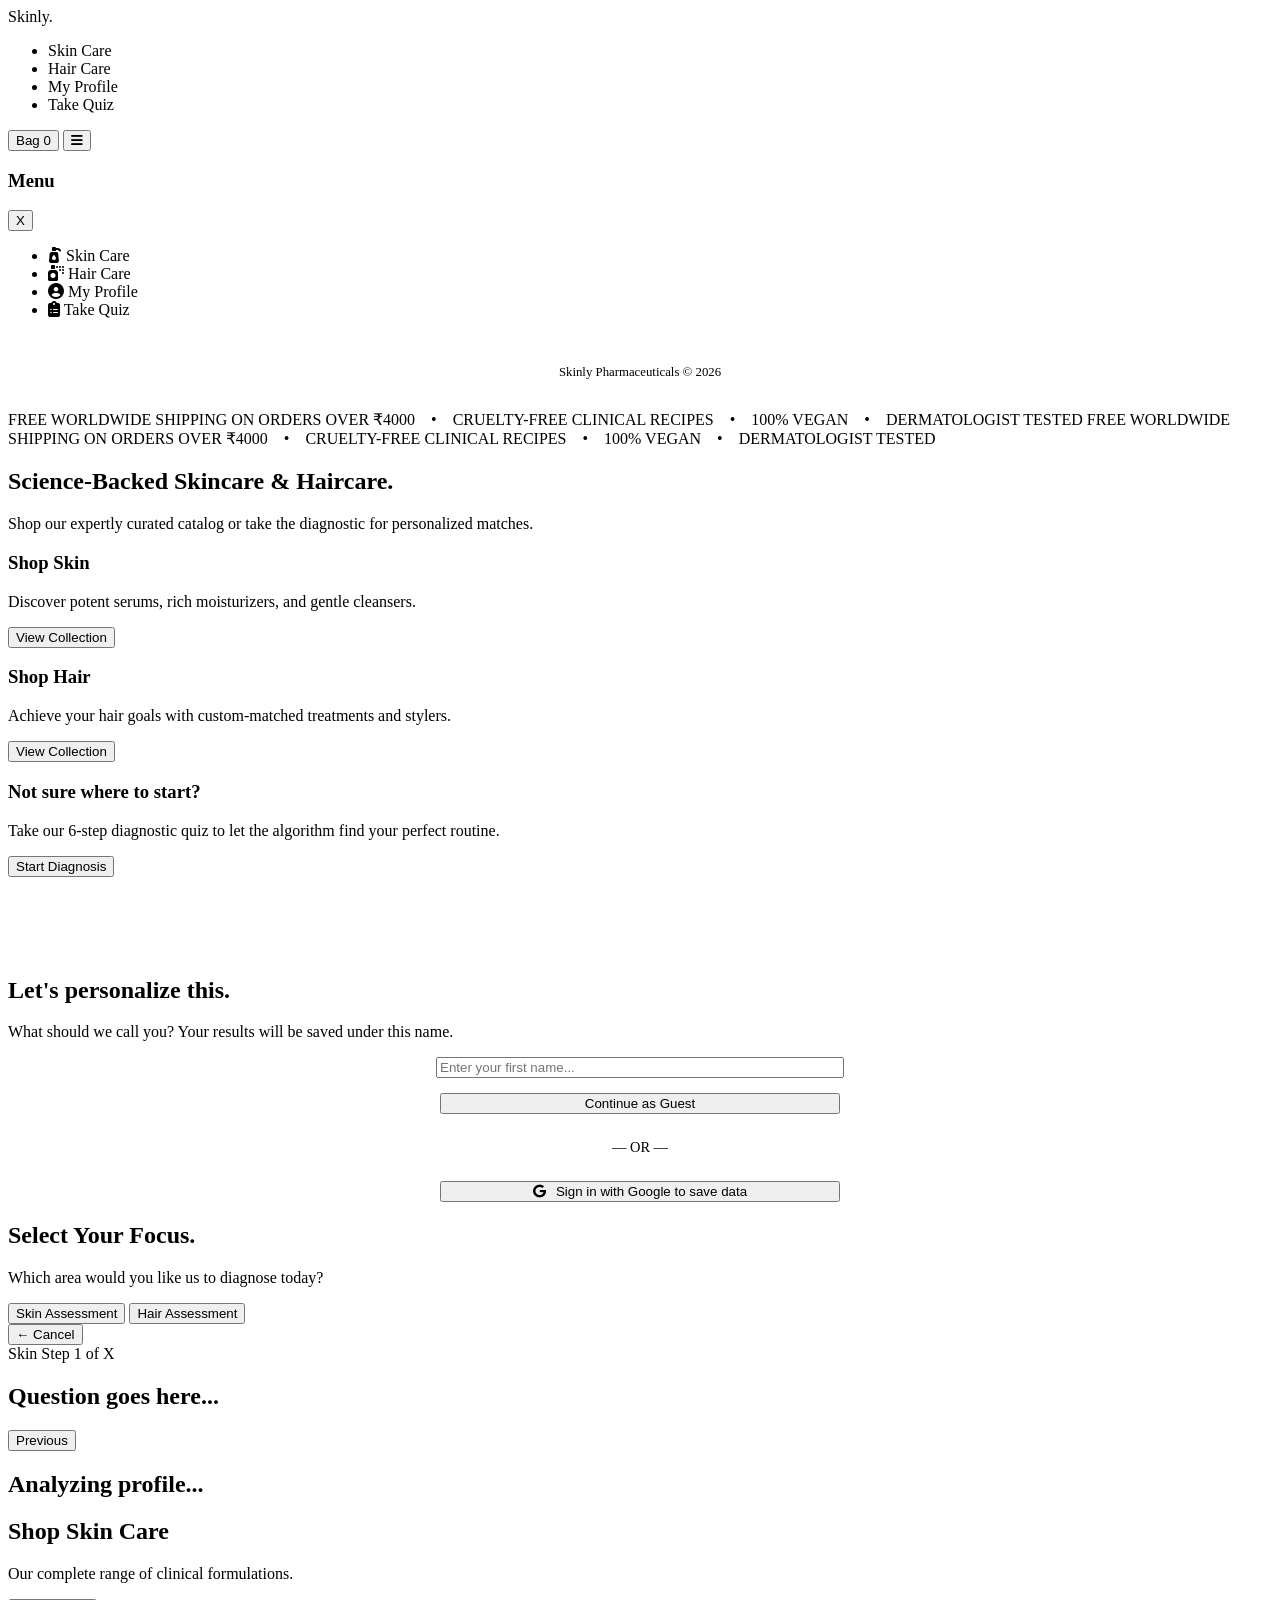
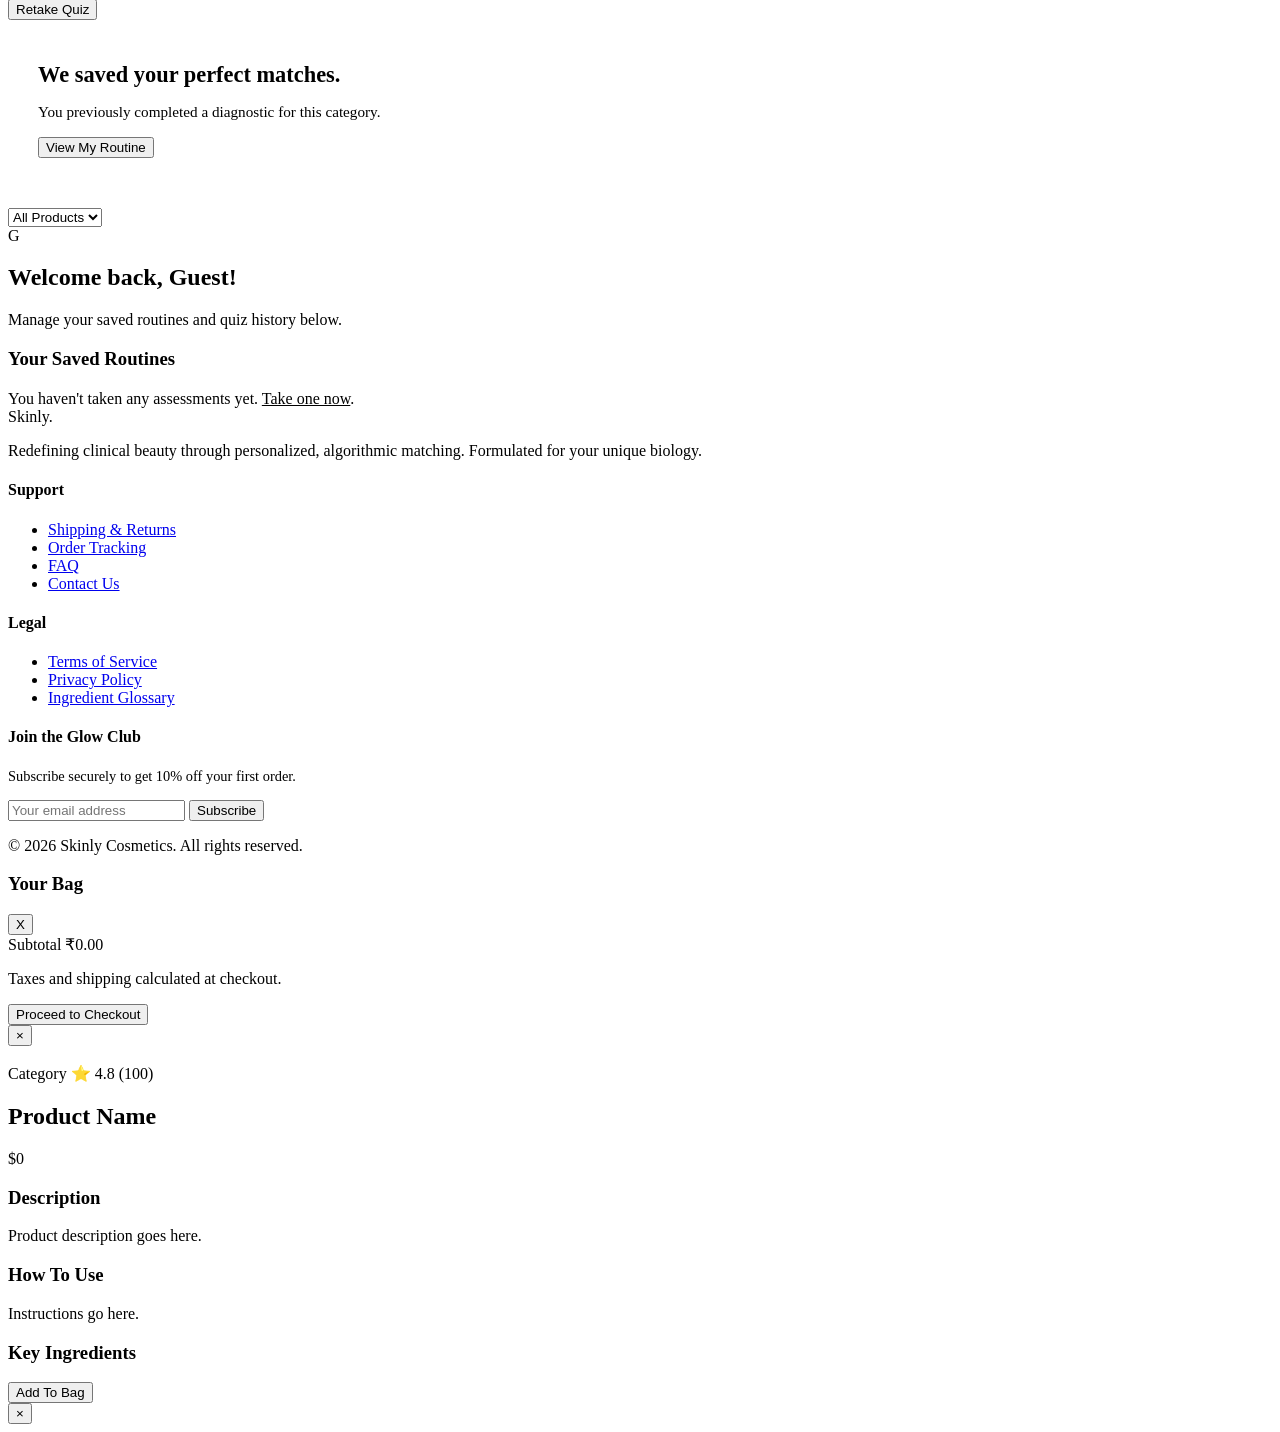
==== skincare-app/index.html @ b3310ce9 "Skinly Premium Beauty Platform Overview Skinly is a robust, full-stack e-commerce and diagnostic pl" ====
<!DOCTYPE html>
<html lang="en">
<head>
    <meta charset="UTF-8">
    <meta name="viewport" content="width=device-width, initial-scale=1.0">
    <title>Skinly | Premium Beauty</title>
    <link rel="preconnect" href="https://fonts.googleapis.com">
    <link rel="preconnect" href="https://fonts.gstatic.com" crossorigin>
    <link href="https://fonts.googleapis.com/css2?family=Outfit:wght@300;400;500;600;700&display=swap" rel="stylesheet">
    <link rel="stylesheet" href="https://cdnjs.cloudflare.com/ajax/libs/font-awesome/6.4.0/css/all.min.css">
    <link rel="stylesheet" href="style.css">
</head>
<body>
    
    <!-- Persistent Top Navigation -->
    <nav class="navbar">
        <div class="nav-container">
            <div class="nav-brand" id="nav-home">
                Skinly<span>.</span>
            </div>
            <ul class="nav-links">
                <li id="nav-skin">Skin Care</li>
                <li id="nav-hair">Hair Care</li>
                <li id="nav-profile">My Profile</li>
                <li id="nav-quiz" class="nav-highlight">Take Quiz</li>
            </ul>
            <div class="nav-tools">
                <button id="nav-cart-btn" class="cart-btn" aria-label="Open Shopping Bag">
                    Bag <span id="cart-badge" class="cart-badge hidden">0</span>
                </button>
                <button id="mobile-menu-btn" class="mobile-menu-btn" aria-label="Open Mobile Menu"><i class="fas fa-bars"></i></button>
            </div>
        </div>
    </nav>

    <!-- Mobile Menu Drawer -->
    <div id="mobile-drawer-overlay" class="drawer-overlay hidden"></div>
    <div id="mobile-drawer" class="mobile-drawer">
        <div class="cart-header">
            <h3>Menu</h3>
            <button id="close-mobile-btn" class="close-drawer">X</button>
        </div>
        <ul class="mobile-nav-links">
            <li id="mob-nav-skin"><i class="fas fa-pump-soap"></i> Skin Care</li>
            <li id="mob-nav-hair"><i class="fas fa-spray-can"></i> Hair Care</li>
            <li id="mob-nav-profile"><i class="fas fa-user-circle"></i> My Profile</li>
            <li id="mob-nav-quiz" class="mob-quiz-btn"><i class="fas fa-clipboard-list"></i> Take Quiz</li>
        </ul>
        <div style="margin-top: auto; padding: 30px; text-align: center; color: var(--text-muted); font-size: 0.8rem; border-top: 1px solid var(--border);">
            Skinly Pharmaceuticals © 2026
        </div>
    </div>

    <!-- Promotional Marquee -->
    <div class="marquee-container">
        <div class="marquee">
            <span>FREE WORLDWIDE SHIPPING ON ORDERS OVER ₹4000 &nbsp;&nbsp;&nbsp;•&nbsp;&nbsp;&nbsp; CRUELTY-FREE CLINICAL RECIPES &nbsp;&nbsp;&nbsp;•&nbsp;&nbsp;&nbsp; 100% VEGAN &nbsp;&nbsp;&nbsp;•&nbsp;&nbsp;&nbsp; DERMATOLOGIST TESTED</span>
            <span>FREE WORLDWIDE SHIPPING ON ORDERS OVER ₹4000 &nbsp;&nbsp;&nbsp;•&nbsp;&nbsp;&nbsp; CRUELTY-FREE CLINICAL RECIPES &nbsp;&nbsp;&nbsp;•&nbsp;&nbsp;&nbsp; 100% VEGAN &nbsp;&nbsp;&nbsp;•&nbsp;&nbsp;&nbsp; DERMATOLOGIST TESTED</span>
        </div>
    </div>

    <!-- App Main Container -->
    <div id="app" class="app-container">
        
        <main id="main-content">
            <!-- Landing View (Home) -->
            <div id="landing-view" class="view active">
                <div class="hero">
                    <h2>Science-Backed Skincare & Haircare.</h2>
                    <p>Shop our expertly curated catalog or take the diagnostic for personalized matches.</p>
                </div>
                
                <div class="category-cards">
                    <div class="category-card" data-action="cat_skin">
                        <div class="category-bg" style="background-image: url('images/serum_vitaminc.png');"></div>
                        <div class="category-content">
                            <h3>Shop Skin</h3>
                            <p>Discover potent serums, rich moisturizers, and gentle cleansers.</p>
                            <button class="primary-btn">View Collection</button>
                        </div>
                    </div>
                    <div class="category-card" data-action="cat_hair">
                        <div class="category-bg" style="background-image: url('images/hair_mask_argan.png');"></div>
                        <div class="category-content">
                            <h3>Shop Hair</h3>
                            <p>Achieve your hair goals with custom-matched treatments and stylers.</p>
                            <button class="primary-btn">View Collection</button>
                        </div>
                    </div>
                </div>

                <div class="quiz-banner" id="banner-quiz">
                    <div>
                        <h3>Not sure where to start?</h3>
                        <p>Take our 6-step diagnostic quiz to let the algorithm find your perfect routine.</p>
                    </div>
                    <button class="primary-btn">Start Diagnosis</button>
                </div>
            </div>

            <!-- Name Capture View -->
            <div id="name-capture-view" class="view hidden">
                <div class="hero" style="margin-top: 100px;">
                    <h2>Let's personalize this.</h2>
                    <p>What should we call you? Your results will be saved under this name.</p>
                    
                    <div class="name-input-container" style="display:flex; flex-direction:column; gap:15px; align-items:center; max-width:400px; margin: 0 auto;">
                        <input type="text" id="user-name-input" placeholder="Enter your first name..." autocomplete="off" style="width:100%;">
                        <button id="save-name-btn" class="primary-btn" style="width:100%;">Continue as Guest</button>
                        
                        <div style="width:100%; text-align:center; color: var(--text-muted); font-size: 0.9rem; margin: 10px 0;">&mdash; OR &mdash;</div>
                        
                        <button id="google-signin-btn" class="secondary-btn" style="width:100%; display:flex; justify-content:center; align-items:center; gap:10px;">
                            <i class="fab fa-google"></i> Sign in with Google to save data
                        </button>
                    </div>
                </div>
            </div>

            <!-- Quiz Category Selection View -->
            <div id="quiz-start-view" class="view hidden">
                <div class="hero">
                    <h2>Select Your Focus.</h2>
                    <p>Which area would you like us to diagnose today?</p>
                </div>
                <div class="selection-buttons">
                    <button class="large-outline-btn" data-quiz="skin">Skin Assessment</button>
                    <button class="large-outline-btn" data-quiz="hair">Hair Assessment</button>
                </div>
            </div>

            <!-- Quiz Flow View -->
            <div id="quiz-view" class="view hidden">
                <div class="quiz-header">
                    <button id="quit-btn" class="text-btn">← Cancel</button>
                    <div class="progress-details">
                        <span id="quiz-category-label" class="badge">Skin</span>
                        <span id="progress-text" class="progress-text">Step 1 of X</span>
                    </div>
                </div>

                <div class="progress-container">
                    <div class="progress-bar-wrap">
                        <div id="progress-bar" class="progress-bar"></div>
                    </div>
                </div>

                <div id="question-container" class="question-container">
                    <h2 id="question-text" class="question-text">Question goes here...</h2>
                    <div id="options-container" class="options-container">
                        <!-- Options injected via JS -->
                    </div>
                </div>
                
                <div class="quiz-controls">
                    <button id="prev-btn" class="secondary-btn hidden">Previous</button>
                </div>
            </div>

            <!-- Loading View -->
            <div id="loading-view" class="view hidden">
                <div class="loader-wrap">
                    <div class="loader"></div>
                    <h2 id="loading-text">Analyzing profile...</h2>
                </div>
            </div>

            <!-- Catalog / Results View -->
            <div id="catalog-view" class="view hidden">
                <div class="catalog-header">
                    <div id="catalog-titles">
                        <h2 id="catalog-title">Shop Skin Care</h2>
                        <p id="catalog-subtitle">Our complete range of clinical formulations.</p>
                    </div>
                    <div id="results-actions" class="hidden">
                        <button id="retake-btn" class="primary-btn">Retake Quiz</button>
                    </div>
                </div>

                <div id="history-callout" class="quiz-banner hidden" style="margin-bottom: 30px; padding: 20px 30px;">
                    <div>
                        <h3 style="font-size: 1.4rem; margin-bottom: 5px;">We saved your perfect matches.</h3>
                        <p style="font-size: 0.95rem;">You previously completed a diagnostic for this category.</p>
                    </div>
                    <button id="load-history-btn" class="secondary-btn">View My Routine</button>
                </div>
                
                <div id="catalog-filters" class="catalog-filters">
                    <select id="filter-select">
                        <option value="All">All Products</option>
                        <option value="Cleanser">Cleansers</option>
                        <option value="Serum">Serums</option>
                        <option value="Moisturizer">Moisturizers</option>
                        <option value="Sunscreen">Sunscreens</option>
                        <option value="Treatment">Treatments</option>
                        <option value="Shampoo">Shampoos</option>
                        <option value="Styling">Styling</option>
                    </select>
                </div>

                <div id="products-grid" class="products-grid">
                    <!-- Products injected via JS -->
                </div>
            </div>

            <!-- Profile / History View -->
            <div id="profile-view" class="view hidden">
                <div class="profile-header">
                    <div class="avatar-circle" id="profile-avatar">G</div>
                    <div>
                        <h2 id="profile-greeting">Welcome back, Guest!</h2>
                        <p>Manage your saved routines and quiz history below.</p>
                    </div>
                </div>

                <div class="history-section">
                    <h3>Your Saved Routines</h3>
                    <div id="history-list" class="history-list">
                        <!-- History cards injected via JS -->
                    </div>
                    <div id="empty-history" class="hidden" style="color: var(--text-muted); margin-top: 20px;">
                        You haven't taken any assessments yet. <a href="#" id="profile-take-quiz-link" style="color: var(--primary);">Take one now</a>.
                    </div>
                </div>
            </div>

        </main>
    </div>

    <!-- Luxury Store Footer -->
    <footer class="app-footer">
        <div class="footer-container">
            <div class="footer-col">
                <div class="nav-brand">Skinly<span>.</span></div>
                <p class="footer-desc">Redefining clinical beauty through personalized, algorithmic matching. Formulated for your unique biology.</p>
            </div>
            <div class="footer-col">
                <h4>Support</h4>
                <ul>
                    <li><a href="#" id="footer-shipping">Shipping & Returns</a></li>
                    <li><a href="#" id="footer-tracking">Order Tracking</a></li>
                    <li><a href="#" id="footer-faq">FAQ</a></li>
                    <li><a href="#" id="footer-contact">Contact Us</a></li>
                </ul>
            </div>
            <div class="footer-col">
                <h4>Legal</h4>
                <ul>
                    <li><a href="#" id="footer-terms">Terms of Service</a></li>
                    <li><a href="#" id="footer-privacy">Privacy Policy</a></li>
                    <li><a href="#" id="footer-ingredients">Ingredient Glossary</a></li>
                </ul>
            </div>
            <div class="footer-col" style="flex: 1.5;">
                <h4>Join the Glow Club</h4>
                <p style="font-size: 0.9rem; margin-bottom: 15px; color: var(--text-muted);">Subscribe securely to get 10% off your first order.</p>
                <div class="newsletter-input">
                    <input type="email" placeholder="Your email address">
                    <button>Subscribe</button>
                </div>
            </div>
        </div>
        <div class="footer-bottom">
            <p>© 2026 Skinly Cosmetics. All rights reserved.</p>
        </div>
    </footer>

    <!-- Shopping Cart Drawer -->
    <div id="cart-drawer-overlay" class="drawer-overlay hidden"></div>
    <div id="cart-drawer" class="cart-drawer">
        <div class="cart-header">
            <h3>Your Bag</h3>
            <button id="close-cart-btn" class="close-drawer">X</button>
        </div>
        <div id="cart-items" class="cart-items">
            <!-- Items injected via JS -->
        </div>
        <div class="cart-footer">
            <div class="cart-subtotal">
                <span>Subtotal</span>
                <span id="cart-subtotal-price">₹0.00</span>
            </div>
            <p class="shipping-note">Taxes and shipping calculated at checkout.</p>
            <button class="primary-btn w-full" id="checkout-btn">Proceed to Checkout</button>
        </div>
    </div>

    <!-- Product Detail Modal -->
    <div id="product-modal" class="modal-overlay hidden">
        <div class="modal-content">
            <button class="close-modal" id="close-modal">×</button>
            <div class="modal-body">
                <div class="modal-image-col">
                    <img id="modal-img" src="" alt="">
                </div>
                <div class="modal-info-col">
                    <div class="modal-badges">
                        <span id="modal-category" class="product-category">Category</span>
                        <span class="rating-badge">⭐ <span id="modal-rating">4.8</span> (<span id="modal-reviews">100</span>)</span>
                    </div>
                    <h2 id="modal-name">Product Name</h2>
                    <p class="modal-price" id="modal-price">$0</p>
                    
                    <div class="modal-section">
                        <h3>Description</h3>
                        <p id="modal-desc">Product description goes here.</p>
                    </div>
                    
                    <div class="modal-section">
                        <h3>How To Use</h3>
                        <p id="modal-how">Instructions go here.</p>
                    </div>

                    <div class="modal-section">
                        <h3>Key Ingredients</h3>
                        <div class="product-ingredients" id="modal-ingredients">
                            <!-- Tags go here -->
                        </div>
                    </div>

                    <div class="modal-footer">
                        <button class="primary-btn w-full" id="modal-add-to-bag">Add To Bag</button>
                    </div>
                </div>
            </div>
        </div>
    </div>

    <!-- Info Modal (Generic for Policies, Contact, etc.) -->
    <div id="info-modal" class="modal-overlay">
        <div class="modal-content info-modal-content">
            <button id="close-info-modal" class="close-modal">&times;</button>
            <div id="info-modal-body">
                <!-- Content injected via JS -->
            </div>
        </div>
    </div>

    <!-- Toast Notification Container -->
    <div id="toast-container" class="toast-container"></div>

    <!-- Firebase SDKs -->
    <script src="https://www.gstatic.com/firebasejs/9.6.1/firebase-app-compat.js"></script>
    <script src="https://www.gstatic.com/firebasejs/9.6.1/firebase-auth-compat.js"></script>
    <script src="https://www.gstatic.com/firebasejs/9.6.1/firebase-firestore-compat.js"></script>
    <script src="firebase-config.js"></script>

    <script src="data.js?v=2"></script>
    <script src="app.js?v=2"></script>
</body>
</html>
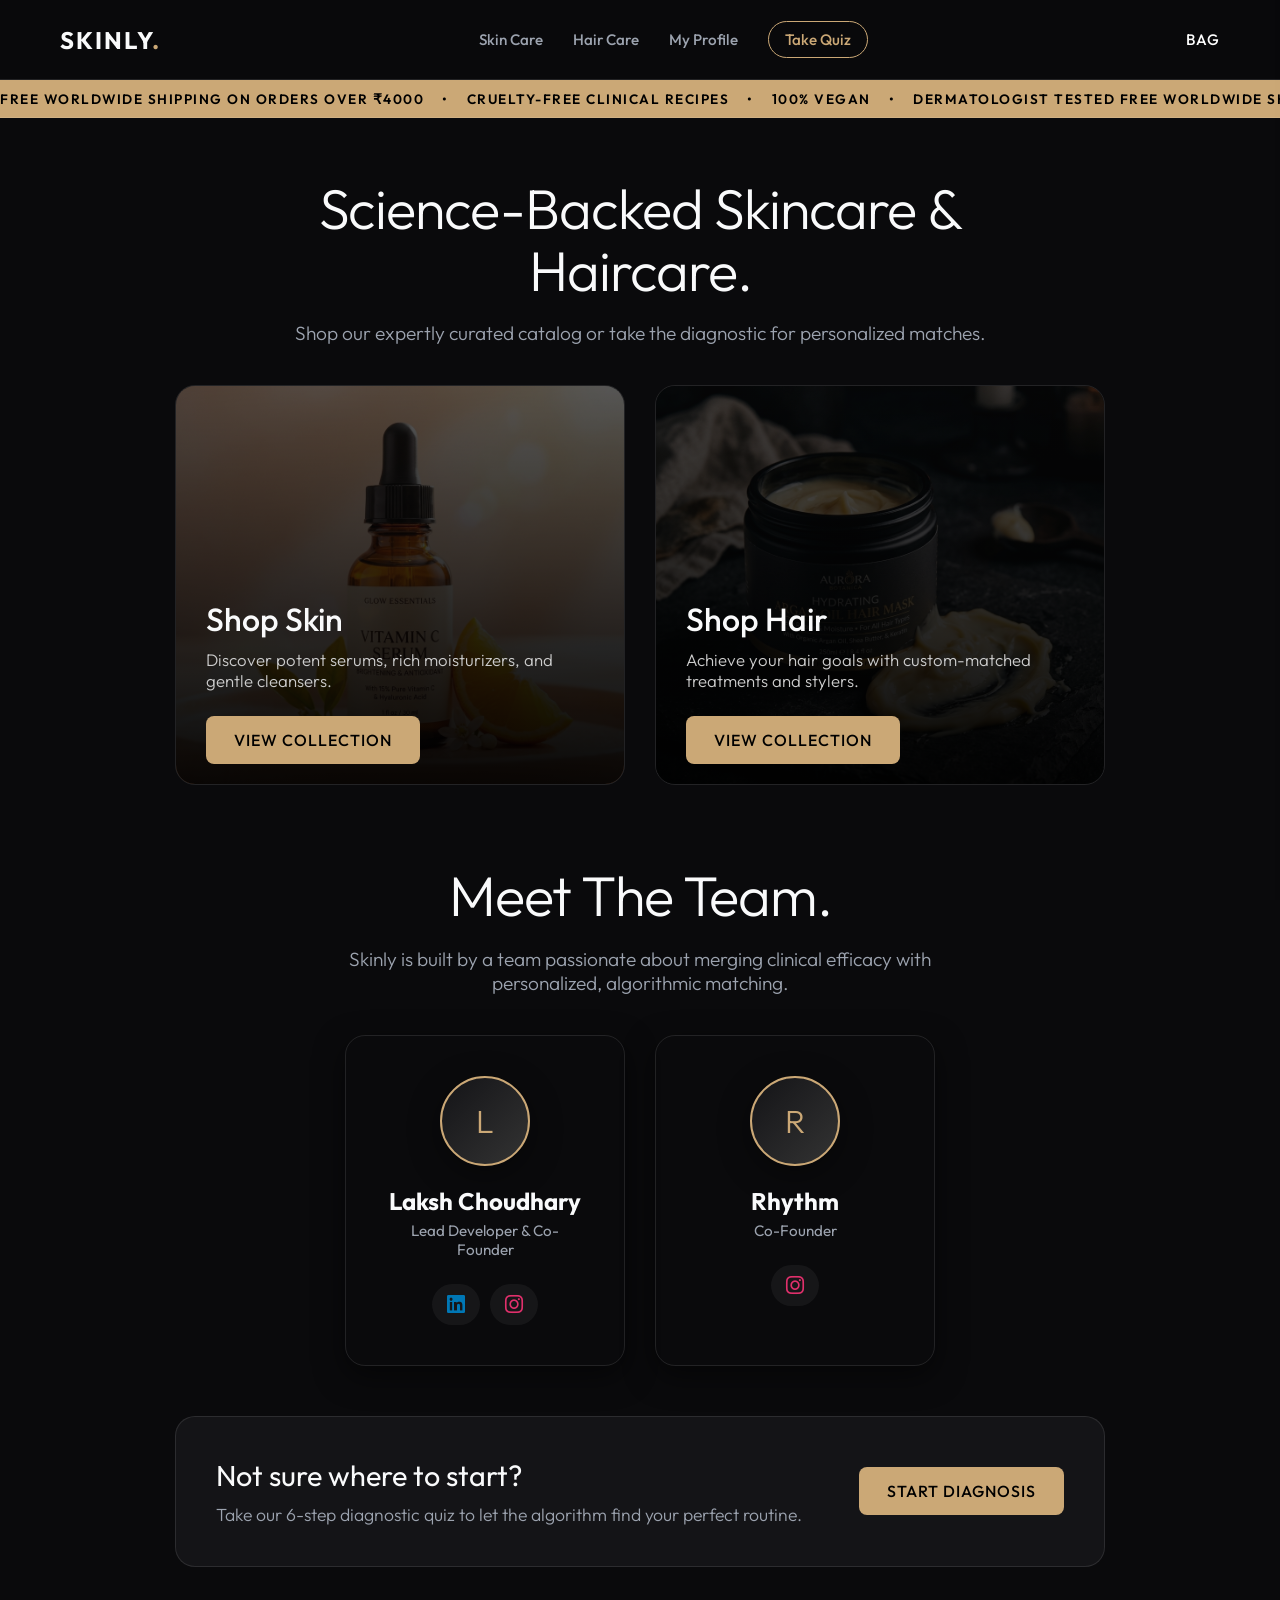
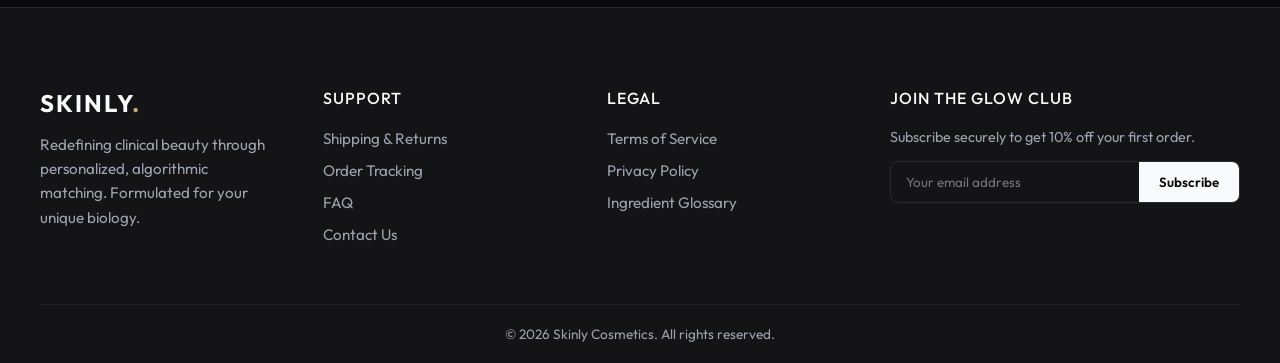
==== commit 4fc5c15c: "Add files via upload" ====
--- a/skincare-app/index.html
+++ b/skincare-app/index.html
@@ -87,6 +87,36 @@
                             <button class="primary-btn">View Collection</button>
                         </div>
                     </div>
+                    </div>
+                </div>
+
+                <!-- Meet The Founders -->
+                <div class="team-section" style="margin-top: 80px; margin-bottom: 50px;">
+                    <div class="hero" style="margin-top: 0;">
+                        <h2>Meet The Team.</h2>
+                        <p style="max-width: 600px; margin: 0 auto;">Skinly is built by a team passionate about merging clinical efficacy with personalized, algorithmic matching.</p>
+                    </div>
+                    <div class="team-grid">
+                        <!-- Founder 1 -->
+                        <div class="team-card">
+                            <div class="avatar-circle" style="width:90px; height:90px; font-size:2rem; margin:0 auto 20px;">L</div>
+                            <h3>Laksh Choudhary</h3>
+                            <p>Lead Developer & Co-Founder</p>
+                            <div style="display:flex; justify-content:center; gap:10px;">
+                                <a href="https://www.linkedin.com/in/laksh-choudhary-9b463828b" target="_blank" class="social-btn tooltip" style="padding: 10px 15px;" aria-label="LinkedIn"><i class="fab fa-linkedin" style="color:#0077B5; font-size:1.3rem;"></i></a>
+                                <a href="https://www.instagram.com/lakshhh_._" target="_blank" class="social-btn tooltip" style="padding: 10px 15px;" aria-label="Instagram"><i class="fab fa-instagram" style="color:#E1306C; font-size:1.3rem;"></i></a>
+                            </div>
+                        </div>
+                        <!-- Founder 2 -->
+                        <div class="team-card">
+                            <div class="avatar-circle" style="width:90px; height:90px; font-size:2rem; margin:0 auto 20px;">R</div>
+                            <h3>Rhythm</h3>
+                            <p>Co-Founder</p>
+                            <div style="display:flex; justify-content:center; gap:10px;">
+                                <a href="#" target="_blank" class="social-btn tooltip" style="padding: 10px 15px;" aria-label="Instagram"><i class="fab fa-instagram" style="color:#E1306C; font-size:1.3rem;"></i></a>
+                            </div>
+                        </div>
+                    </div>
                 </div>
 
                 <div class="quiz-banner" id="banner-quiz">
--- a/skincare-app/style.css
+++ b/skincare-app/style.css
@@ -0,0 +1,316 @@
+:root {
+    --primary: #cba876; 
+    --primary-hover: #e0be8a;
+    --bg-main: #0a0a0c;
+    --bg-secondary: #141417;
+    --card-bg: rgba(30, 30, 35, 0.6);
+    --text-main: #f9fafb;
+    --text-muted: #9ca3af;
+    --border: rgba(255, 255, 255, 0.1);
+    --radius-lg: 20px;
+    --radius-md: 12px;
+    --radius-sm: 8px;
+    --shadow-subtle: 0 8px 32px rgba(0,0,0,0.4);
+    --shadow-hover: 0 15px 40px rgba(0,0,0,0.6);
+    --nav-height: 80px;
+    --marquee-height: 38px;
+    --transition: all 0.4s cubic-bezier(0.25, 0.8, 0.25, 1);
+}
+
+* { margin: 0; padding: 0; box-sizing: border-box; font-family: 'Outfit', sans-serif; }
+body { background: var(--bg-main); color: var(--text-main); min-height: 100vh; overflow-x: hidden; -webkit-font-smoothing: antialiased; padding-top: calc(var(--nav-height) + var(--marquee-height)); display: flex; flex-direction: column; }
+
+/* --- Navigation --- */
+.navbar { position: fixed; top: 0; left: 0; right: 0; height: var(--nav-height); background: rgba(10, 10, 12, 0.95); backdrop-filter: blur(15px); border-bottom: 1px solid var(--border); z-index: 100; }
+.nav-container { max-width: 1200px; margin: 0 auto; padding: 0 20px; height: 100%; display: flex; justify-content: space-between; align-items: center; }
+.nav-brand { font-size: 1.5rem; font-weight: 700; letter-spacing: 2px; text-transform: uppercase; cursor: pointer; }
+.nav-brand span { color: var(--primary); }
+.nav-links { display: flex; list-style: none; gap: 30px; align-items: center; }
+.nav-links li { font-size: 0.95rem; font-weight: 500; cursor: pointer; color: var(--text-muted); transition: color 0.3s; }
+.nav-links li:hover { color: var(--text-main); }
+.nav-links .nav-highlight { color: var(--primary); border: 1px solid var(--primary); padding: 8px 16px; border-radius: 20px; }
+.nav-links .nav-highlight:hover { background: rgba(203, 168, 118, 0.1); }
+.nav-tools { display: flex; align-items: center; }
+.cart-btn { background: transparent; border: none; color: white; text-transform: uppercase; letter-spacing: 1px; font-size: 0.95rem; font-weight: 500; cursor: pointer; display: flex; align-items: center; gap: 8px; transition: color 0.3s; }
+.cart-btn:hover { color: var(--primary); }
+.cart-badge { background: var(--primary); color: #000; width: 22px; height: 22px; border-radius: 50%; font-size: 0.8rem; display: flex; justify-content: center; align-items: center; font-weight: 700; }
+
+/* --- Marquee --- */
+.marquee-container { position: fixed; top: var(--nav-height); left: 0; right: 0; height: var(--marquee-height); background: var(--primary); color: #000; display: flex; align-items: center; overflow: hidden; z-index: 99; border-bottom: 1px solid var(--border); }
+.marquee { white-space: nowrap; font-size: 0.85rem; font-weight: 600; letter-spacing: 1.5px; animation: scroll-left 25s linear infinite; }
+@keyframes scroll-left { 0% { transform: translateX(0); } 100% { transform: translateX(-50%); } }
+
+/* --- App Container & Views --- */
+.app-container { flex: 1; max-width: 1200px; margin: 0 auto; padding: 40px 20px; width: 100%; display: flex; flex-direction: column; }
+.view { display: none; opacity: 0; transform: translateY(15px); transition: opacity 0.5s ease, transform 0.5s ease; flex: 1; }
+.view.active { display: block; opacity: 1; transform: translateY(0); }
+.hidden { display: none !important; }
+
+/* --- Shared Elements --- */
+.hero { text-align: center; max-width: 700px; margin: 20px auto 40px; }
+.hero h2 { font-size: 3.5rem; line-height: 1.1; margin-bottom: 20px; font-weight: 300; letter-spacing: -1px; }
+.hero p { font-size: 1.2rem; color: var(--text-muted); font-weight: 300; }
+
+.primary-btn, .secondary-btn, .text-btn, .large-outline-btn { padding: 14px 28px; border-radius: var(--radius-sm); font-size: 1rem; font-weight: 500; cursor: pointer; transition: var(--transition); border: none; letter-spacing: 1px; text-transform: uppercase; }
+.primary-btn { background: var(--primary); color: #000; }
+.primary-btn:hover { background: var(--primary-hover); transform: translateY(-2px); box-shadow: 0 10px 20px rgba(203, 168, 118, 0.2); }
+.secondary-btn { background: var(--bg-secondary); color: var(--text-main); border: 1px solid var(--border); }
+.secondary-btn:hover { background: #1f1f23; border-color: var(--primary); }
+.text-btn { background: transparent; color: var(--text-muted); padding: 0; }
+.text-btn:hover { color: var(--text-main); }
+.large-outline-btn { width: 100%; padding: 30px; font-size: 1.5rem; margin-bottom: 20px; border: 2px solid var(--border); background: transparent; color: white; border-radius: var(--radius-lg); }
+.large-outline-btn:hover { border-color: var(--primary); background: rgba(203,168,118,0.05); }
+
+/* --- Name Capture --- */
+.name-input-container { display: flex; max-width: 500px; margin: 40px auto; gap: 10px; }
+.name-input-container input { flex: 1; background: var(--bg-secondary); border: 1px solid var(--border); padding: 18px 25px; border-radius: var(--radius-sm); color: white; font-size: 1.2rem; outline: none; transition: var(--transition); }
+.name-input-container input:focus { border-color: var(--primary); }
+
+/* --- Landing View --- */
+.category-cards { display: flex; gap: 30px; justify-content: center; margin-bottom: 60px; flex-wrap: wrap; }
+.category-card { flex: 1; min-width: 300px; max-width: 450px; height: 400px; border-radius: var(--radius-lg); overflow: hidden; position: relative; cursor: pointer; border: 1px solid var(--border); transition: var(--transition); }
+.category-card .category-bg { position: absolute; top: 0; left: 0; right: 0; bottom: 0; background-size: cover; background-position: center; opacity: 0.4; transition: transform 0.7s ease, opacity 0.4s ease; }
+.category-card::after { content: ''; position: absolute; top: 0; left: 0; right: 0; bottom: 0; background: linear-gradient(to top, rgba(0,0,0,0.9) 0%, rgba(0,0,0,0.2) 100%); }
+.category-content { position: absolute; bottom: 0; left: 0; right: 0; padding: 40px 30px; z-index: 2; transform: translateY(20px); transition: transform 0.4s ease; }
+.category-content h3 { font-size: 2rem; font-weight: 500; margin-bottom: 10px; }
+.category-content p { color: #ccc; margin-bottom: 25px; font-weight: 300; font-size: 1.05rem; }
+.category-card:hover { transform: translateY(-5px); box-shadow: 0 20px 40px rgba(0,0,0,0.8); border-color: var(--primary); }
+.category-card:hover .category-bg { transform: scale(1.05); opacity: 0.6; }
+.category-card:hover .category-content { transform: translateY(0); }
+.quiz-banner { background: var(--bg-secondary); border: 1px solid var(--border); border-radius: var(--radius-lg); padding: 40px; display: flex; justify-content: space-between; align-items: center; max-width: 930px; margin: 0 auto; gap: 30px; }
+.quiz-banner h3 { font-size: 1.8rem; font-weight: 400; margin-bottom: 10px; }
+.quiz-banner p { color: var(--text-muted); font-weight: 300; font-size: 1.1rem; }
+
+/* --- Quiz View --- */
+#quiz-view { max-width: 800px; margin: 0 auto; width: 100%; }
+.quiz-header { display: flex; justify-content: space-between; align-items: center; margin-bottom: 40px; }
+.progress-details { display: flex; align-items: center; gap: 15px; }
+.badge { background: var(--bg-secondary); border: 1px solid var(--border); padding: 6px 14px; border-radius: 20px; font-size: 0.8rem; text-transform: uppercase; color: var(--primary); }
+.progress-text { font-size: 0.9rem; color: var(--text-muted); text-transform: uppercase; }
+.progress-bar-wrap { height: 4px; background: var(--bg-secondary); border-radius: 2px; overflow: hidden; margin-bottom: 50px; }
+.progress-bar { height: 100%; background: var(--primary); width: 0%; transition: width 0.5s ease; }
+.question-text { font-size: 2.2rem; margin-bottom: 40px; font-weight: 400; line-height: 1.3; }
+.options-container { display: flex; flex-direction: column; gap: 15px; }
+.option-btn { background: var(--card-bg); border: 1px solid var(--border); padding: 24px 30px; border-radius: var(--radius-md); text-align: left; font-size: 1.2rem; font-weight: 300; color: var(--text-main); cursor: pointer; transition: var(--transition); }
+.option-btn:hover { border-color: var(--primary); background: rgba(203, 168, 118, 0.05); transform: translateX(5px); }
+.quiz-controls { margin-top: 40px; padding-top: 40px; border-top: 1px solid var(--border); display: flex; justify-content: flex-start; }
+
+/* --- Catalog & Grid --- */
+.catalog-header { display: flex; justify-content: space-between; align-items: flex-end; margin-bottom: 30px; border-bottom: 1px solid var(--border); padding-bottom: 20px; }
+.catalog-header h2 { font-size: 3rem; font-weight: 300; margin-bottom: 10px; }
+.catalog-header p { color: var(--text-muted); font-size: 1.2rem; }
+.catalog-filters { margin-bottom: 40px; }
+.catalog-filters select { background: var(--bg-secondary); color: white; border: 1px solid var(--border); padding: 10px 20px; border-radius: var(--radius-sm); font-size: 1rem; outline: none; }
+
+.products-grid { display: grid; grid-template-columns: repeat(auto-fill, minmax(300px, 1fr)); gap: 40px; padding-bottom: 100px; }
+.product-card { background: var(--bg-secondary); border-radius: var(--radius-lg); overflow: hidden; box-shadow: var(--shadow-subtle); transition: var(--transition); display: flex; flex-direction: column; border: 1px solid var(--border); cursor: pointer; position: relative; }
+.product-card:hover { transform: translateY(-8px); box-shadow: var(--shadow-hover); border-color: rgba(203, 168, 118, 0.3); }
+.product-image-wrap { height: 300px; background: #111; display: flex; align-items: center; justify-content: center; overflow: hidden; position: relative; }
+.product-image-wrap img { max-width: 90%; max-height: 90%; object-fit: contain; transition: transform 0.6s ease; }
+.product-card:hover .product-image-wrap img { transform: scale(1.08); }
+.match-badge { position: absolute; top: 15px; right: 15px; background: rgba(0,0,0,0.6); backdrop-filter: blur(5px); border: 1px solid var(--primary); color: var(--primary); padding: 6px 14px; border-radius: 20px; font-size: 0.85rem; font-weight: 600; z-index: 2; }
+.product-info { padding: 25px; flex: 1; display: flex; flex-direction: column; }
+.product-category { font-size: 0.8rem; text-transform: uppercase; letter-spacing: 2px; color: var(--text-muted); font-weight: 600; margin-bottom: 8px; }
+.product-name { font-size: 1.5rem; font-weight: 400; margin-bottom: 10px; line-height: 1.2; }
+.product-desc { font-size: 1rem; color: var(--text-muted); margin-bottom: 20px; line-height: 1.5; font-weight: 300; flex: 1; display: -webkit-box; -webkit-line-clamp: 2; -webkit-box-orient: vertical; overflow: hidden;}
+.product-footer { display: flex; justify-content: space-between; align-items: center; margin-top: auto; padding-top: 15px; border-top: 1px solid var(--border); }
+.product-price { font-size: 1.5rem; font-weight: 300; color: var(--primary); }
+.buy-btn { background: transparent; color: var(--text-main); padding: 10px 20px; border-radius: var(--radius-sm); font-weight: 400; border: 1px solid var(--border); cursor: pointer; transition: var(--transition); }
+.buy-btn:hover { background: var(--text-main); color: var(--bg-main); }
+
+/* --- Profile View --- */
+.profile-header { display: flex; align-items: center; gap: 30px; margin: 40px 0 60px; padding-bottom: 30px; border-bottom: 1px solid var(--border); }
+.avatar-circle { width: 100px; height: 100px; border-radius: 50%; background: linear-gradient(135deg, var(--bg-secondary), #333); border: 2px solid var(--primary); display: flex; justify-content: center; align-items: center; font-size: 2.5rem; font-weight: 300; color: var(--primary); box-shadow: var(--shadow-subtle); }
+.history-card { background: var(--card-bg); border: 1px solid var(--border); border-radius: var(--radius-md); padding: 25px 30px; display: flex; justify-content: space-between; align-items: center; cursor: pointer; transition: var(--transition); margin-bottom: 20px;}
+.history-card:hover { border-color: var(--primary); background: rgba(203, 168, 118, 0.05); transform: translateX(5px); }
+.history-card h4 { font-size: 1.4rem; font-weight: 400; margin-bottom: 5px; }
+
+/* --- Modal --- */
+.modal-overlay { position: fixed; top: 0; left: 0; right: 0; bottom: 0; background: rgba(0,0,0,0.8); backdrop-filter: blur(8px); z-index: 1000; display: flex; justify-content: center; align-items: center; padding: 20px; opacity: 0; transition: opacity 0.3s; pointer-events: none; }
+.modal-overlay.show { opacity: 1; pointer-events: auto; }
+.modal-content { background: var(--bg-main); width: 100%; max-width: 1000px; max-height: 90vh; border-radius: var(--radius-lg); border: 1px solid var(--border); position: relative; overflow: hidden; display: flex; flex-direction: column; transform: translateY(20px); transition: transform 0.4s; }
+.modal-overlay.show .modal-content { transform: translateY(0); }
+.close-modal { position: absolute; top: 20px; right: 20px; background: rgba(255,255,255,0.1); border: none; color: white; width: 40px; height: 40px; border-radius: 50%; font-size: 1.5rem; cursor: pointer; z-index: 10; transition: background 0.3s; }
+.close-modal:hover { background: rgba(255,255,255,0.2); }
+.modal-body { display: flex; flex-direction: row; height: 100%; overflow-y: auto; }
+.modal-image-col { flex: 1; background: #111; min-height: 400px; display: flex; align-items: center; justify-content: center; padding: 40px; }
+.modal-image-col img { max-width: 100%; max-height: 600px; object-fit: contain; }
+.modal-info-col { flex: 1; padding: 50px 40px; display: flex; flex-direction: column; }
+.modal-section { margin-bottom: 30px; border-bottom: 1px solid var(--border); padding-bottom: 30px; }
+.modal-section:last-child { border-bottom: none; }
+.product-ingredients { display: flex; flex-wrap: wrap; gap: 8px; }
+.ingredient-tag { background: rgba(255,255,255,0.05); border: 1px solid var(--border); padding: 5px 12px; border-radius: 20px; font-size: 0.9rem; color: var(--text-main); }
+.w-full { width: 100%; }
+
+/* --- Shopping Cart Drawer --- */
+.drawer-overlay { position: fixed; top: 0; left: 0; right: 0; bottom: 0; background: rgba(0,0,0,0.6); z-index: 1001; opacity: 0; pointer-events: none; transition: opacity 0.4s ease; backdrop-filter: blur(4px); }
+.drawer-overlay.show { opacity: 1; pointer-events: auto; }
+.cart-drawer { position: fixed; top: 0; right: -450px; width: 100%; max-width: 400px; height: 100vh; background: var(--bg-secondary); border-left: 1px solid var(--border); z-index: 1002; display: flex; flex-direction: column; transition: right 0.4s cubic-bezier(0.25, 0.8, 0.25, 1); box-shadow: -10px 0 30px rgba(0,0,0,0.8); }
+.cart-drawer.show { right: 0; }
+.cart-header { padding: 30px; border-bottom: 1px solid var(--border); display: flex; justify-content: space-between; align-items: center; }
+.cart-header h3 { font-size: 1.5rem; font-weight: 300; }
+.close-drawer { background: transparent; border: none; color: var(--text-muted); font-size: 1.2rem; cursor: pointer; transition: color 0.3s; }
+.close-drawer:hover { color: white; }
+.cart-items { flex: 1; overflow-y: auto; padding: 30px; display: flex; flex-direction: column; gap: 20px; }
+.cart-item { display: flex; gap: 15px; padding-bottom: 20px; border-bottom: 1px solid rgba(255,255,255,0.05); }
+.cart-item img { width: 80px; height: 80px; object-fit: contain; background: #111; border-radius: 8px; border: 1px solid rgba(255,255,255,0.05); }
+.cart-item-info { flex: 1; display: flex; flex-direction: column; justify-content: center;}
+.cart-item-name { font-size: 1rem; font-weight: 500; margin-bottom: 4px; line-height: 1.2;}
+.cart-item-price { color: var(--primary); font-size: 1rem; margin-bottom: 8px;}
+.cart-item-remove { font-size: 0.8rem; color: var(--text-muted); cursor: pointer; text-decoration: underline; background: transparent; border: none; text-align: left; padding: 0;}
+.cart-item-remove:hover { color: white; }
+.cart-empty-message { text-align: center; color: var(--text-muted); margin-top: 50px; font-weight: 300;}
+.cart-footer { padding: 30px; border-top: 1px solid var(--border); background: var(--bg-main); }
+.cart-subtotal { display: flex; justify-content: space-between; align-items: center; font-size: 1.2rem; margin-bottom: 10px; font-weight: 500;}
+.shipping-note { font-size: 0.85rem; color: var(--text-muted); margin-bottom: 20px; }
+
+/* --- Toast Notifications --- */
+.toast-container { position: fixed; bottom: 30px; right: 30px; display: flex; flex-direction: column; gap: 10px; z-index: 2000; pointer-events: none; }
+.toast { background: var(--card-bg); backdrop-filter: blur(10px); border: 1px solid var(--primary); color: white; padding: 15px 25px; border-radius: var(--radius-sm); font-size: 0.95rem; display: flex; align-items: center; gap: 10px; transform: translateX(120%); opacity: 0; transition: transform 0.4s cubic-bezier(0.25, 0.8, 0.25, 1), opacity 0.4s; box-shadow: 0 10px 30px rgba(0,0,0,0.5); }
+.toast.show { transform: translateX(0); opacity: 1; }
+.toast-icon { color: var(--primary); font-weight: bold; }
+
+/* --- Luxury Footer --- */
+.app-footer { background: var(--bg-secondary); border-top: 1px solid var(--border); padding: 80px 20px 20px; margin-top: auto; }
+.footer-container { max-width: 1200px; margin: 0 auto; display: flex; flex-wrap: wrap; gap: 50px; margin-bottom: 60px; }
+.footer-col { flex: 1; min-width: 200px; }
+.footer-desc { color: var(--text-muted); margin-top: 15px; line-height: 1.6; font-size: 0.95rem;}
+.footer-col h4 { font-weight: 500; text-transform: uppercase; letter-spacing: 1px; margin-bottom: 20px; font-size: 1rem;}
+.footer-col ul { list-style: none; display: flex; flex-direction: column; gap: 12px; }
+.footer-col a { color: var(--text-muted); text-decoration: none; transition: color 0.3s; font-size: 0.95rem; }
+.footer-col a:hover { color: var(--text-main); }
+.newsletter-input { display: flex; width: 100%; border: 1px solid var(--border); border-radius: var(--radius-sm); overflow: hidden; }
+.newsletter-input input { flex: 1; background: transparent; border: none; padding: 12px 15px; color: white; outline: none; }
+.newsletter-input button { background: var(--text-main); color: var(--bg-main); border: none; padding: 0 20px; font-weight: 600; cursor: pointer; transition: background 0.3s;}
+.newsletter-input button:hover { background: var(--primary); }
+.footer-bottom { max-width: 1200px; margin: 0 auto; border-top: 1px solid rgba(255,255,255,0.05); padding-top: 20px; text-align: center; color: var(--text-muted); font-size: 0.85rem; }
+
+/* --- Mobile Menu Drawer --- */
+.mobile-menu-btn { display: none; background: transparent; border: none; color: white; font-size: 1.5rem; margin-left: 20px; cursor: pointer; transition: color 0.3s; }
+.mobile-menu-btn:hover { color: var(--primary); }
+.mobile-drawer { position: fixed; top: 0; left: -450px; width: 100%; max-width: 320px; height: 100vh; background: var(--bg-secondary); border-right: 1px solid var(--border); z-index: 1002; display: flex; flex-direction: column; transition: left 0.4s cubic-bezier(0.25, 0.8, 0.25, 1); box-shadow: 10px 0 30px rgba(0,0,0,0.8); }
+.mobile-drawer.show { left: 0; }
+.mobile-nav-links { list-style: none; padding: 20px 0; display: flex; flex-direction: column; font-size: 1.2rem; font-weight: 300; }
+.mobile-nav-links li { cursor: pointer; color: var(--text-muted); transition: color 0.3s; padding: 20px 30px; border-bottom: 1px solid rgba(255,255,255,0.03); display: flex; align-items: center; gap: 15px; }
+.mobile-nav-links li i { font-size: 1.1rem; width: 25px; text-align: center; color: var(--primary); }
+.mobile-nav-links li:hover { color: white; background: rgba(255,255,255,0.02); }
+.mobile-nav-links .mob-quiz-btn { margin: 20px 30px; padding: 15px; background: var(--primary); color: #000; border-radius: 30px; justify-content: center; font-weight: 500; font-size: 1.1rem; border: none; }
+.mobile-nav-links .mob-quiz-btn i { color: #000; width: auto; }
+.mobile-nav-links .mob-quiz-btn:hover { background: var(--primary-hover); transform: translateY(-2px); }
+
+@media (max-width: 768px) {
+    .nav-links { display: none; }
+    .mobile-menu-btn { display: inline-block; }
+    .hero h2 { font-size: 2.5rem; }
+    .modal-body { flex-direction: column; }
+    .footer-container { flex-direction: column; gap: 30px; }
+}
+
+/* --- Info Modal Styles --- */
+.info-modal-content {
+    max-width: 600px;
+    padding: 50px;
+    background: #0f0f0f;
+    border: 1px solid #333;
+    border-radius: 20px;
+}
+
+.info-content-header {
+    margin-bottom: 30px;
+    text-align: center;
+}
+
+.info-content-header h2 {
+    font-size: 2rem;
+    margin-bottom: 15px;
+}
+
+.info-body-text {
+    line-height: 1.8;
+    color: var(--text-muted);
+}
+
+.info-body-text h3 {
+    color: var(--white);
+    margin: 25px 0 10px 0;
+    font-size: 1.1rem;
+    text-transform: uppercase;
+    letter-spacing: 1px;
+}
+
+.info-body-text p {
+    margin-bottom: 15px;
+}
+
+/* --- Contact Specific Styles --- */
+.contact-card {
+    background: #1a1a1a;
+    padding: 30px;
+    border-radius: 15px;
+    margin-top: 20px;
+    text-align: center;
+}
+
+.contact-name {
+    font-size: 1.5rem;
+    font-weight: 600;
+    color: var(--white);
+    margin-bottom: 5px;
+}
+
+.contact-role {
+    color: var(--accent);
+    font-size: 0.9rem;
+    text-transform: uppercase;
+    letter-spacing: 1px;
+    margin-bottom: 15px;
+}
+
+.contact-phone {
+    font-size: 1.1rem;
+    margin-bottom: 20px;
+}
+
+.social-links {
+    display: flex;
+    gap: 15px;
+    justify-content: center;
+}
+
+.social-icon-btn {
+    width: 50px;
+    height: 50px;
+    border-radius: 50%;
+    display: flex;
+    align-items: center;
+    justify-content: center;
+    font-size: 1.5rem;
+    color: white;
+    text-decoration: none;
+    transition: all 0.3s ease;
+    border: 1px solid rgba(255,255,255,0.1);
+}
+
+.social-icon-btn.instagram {
+    background: radial-gradient(circle at 30% 107%, #fdf497 0%, #fdf497 5%, #fd5949 45%, #d6249f 60%, #285AEB 90%);
+}
+
+.social-icon-btn.linkedin {
+    background: #0077b5;
+}
+
+.social-icon-btn:hover {
+    transform: translateY(-5px);
+    box-shadow: 0 10px 20px rgba(0,0,0,0.5);
+    border-color: var(--accent);
+}
+
+/* --- Team Section --- */
+.team-grid { display: flex; gap: 30px; justify-content: center; margin-top: 40px; flex-wrap: wrap; }
+.team-card { background: var(--surface); border: 1px solid var(--border); padding: 40px; border-radius: var(--radius-lg); text-align: center; width: 280px; box-shadow: 0 10px 30px rgba(0,0,0,0.5); transition: transform 0.3s; }
+.team-card:hover { transform: translateY(-5px); border-color: var(--primary); }
+.team-card h3 { font-size: 1.5rem; margin-bottom: 5px; color: var(--text-main); }
+.team-card p { color: var(--text-muted); font-size: 0.95rem; margin-bottom: 25px; }
+.social-btn { display: inline-flex; align-items: center; gap: 8px; padding: 10px 20px; background: rgba(255,255,255,0.05); border-radius: 30px; color: var(--text-main); text-decoration: none; font-weight: 500; font-size: 0.9rem; transition: background 0.3s; }
+.social-btn i { color: #E1306C; font-size: 1.1rem; }
+.social-btn:hover { background: rgba(255,255,255,0.1); }
